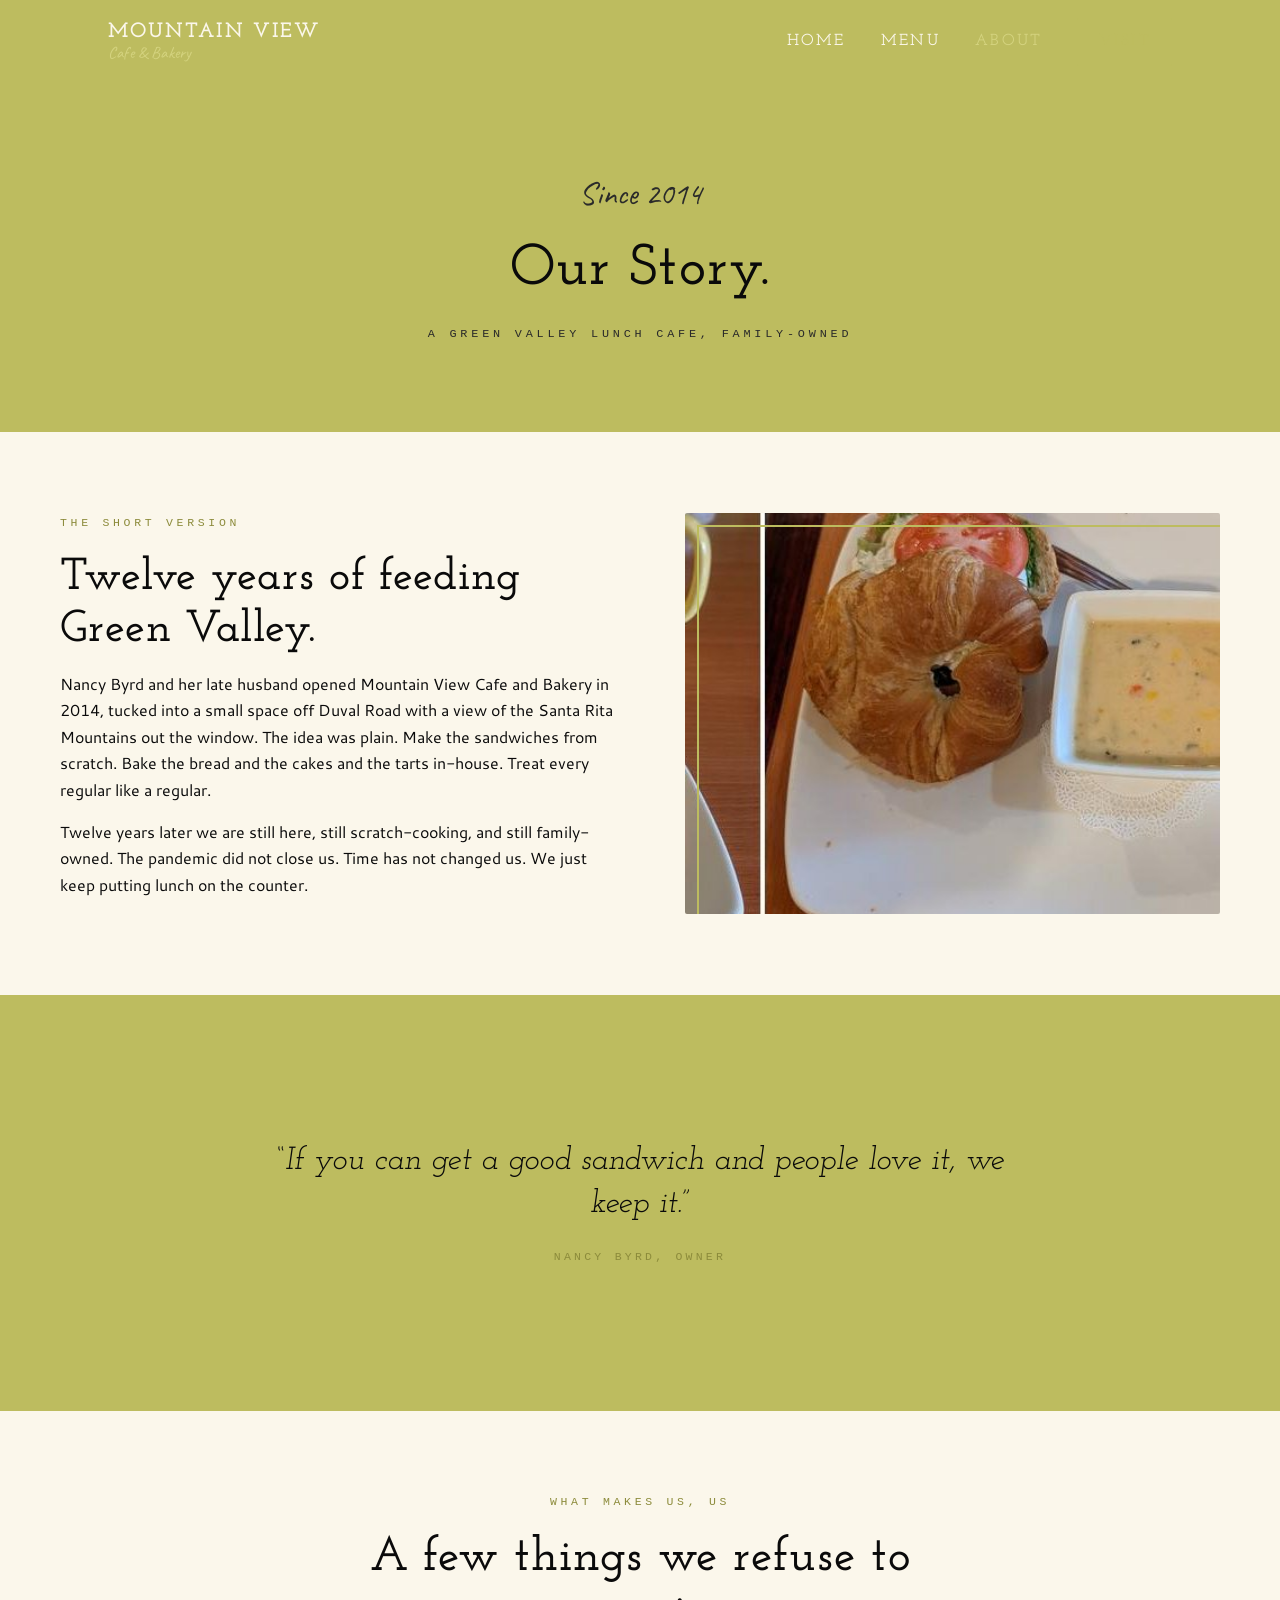
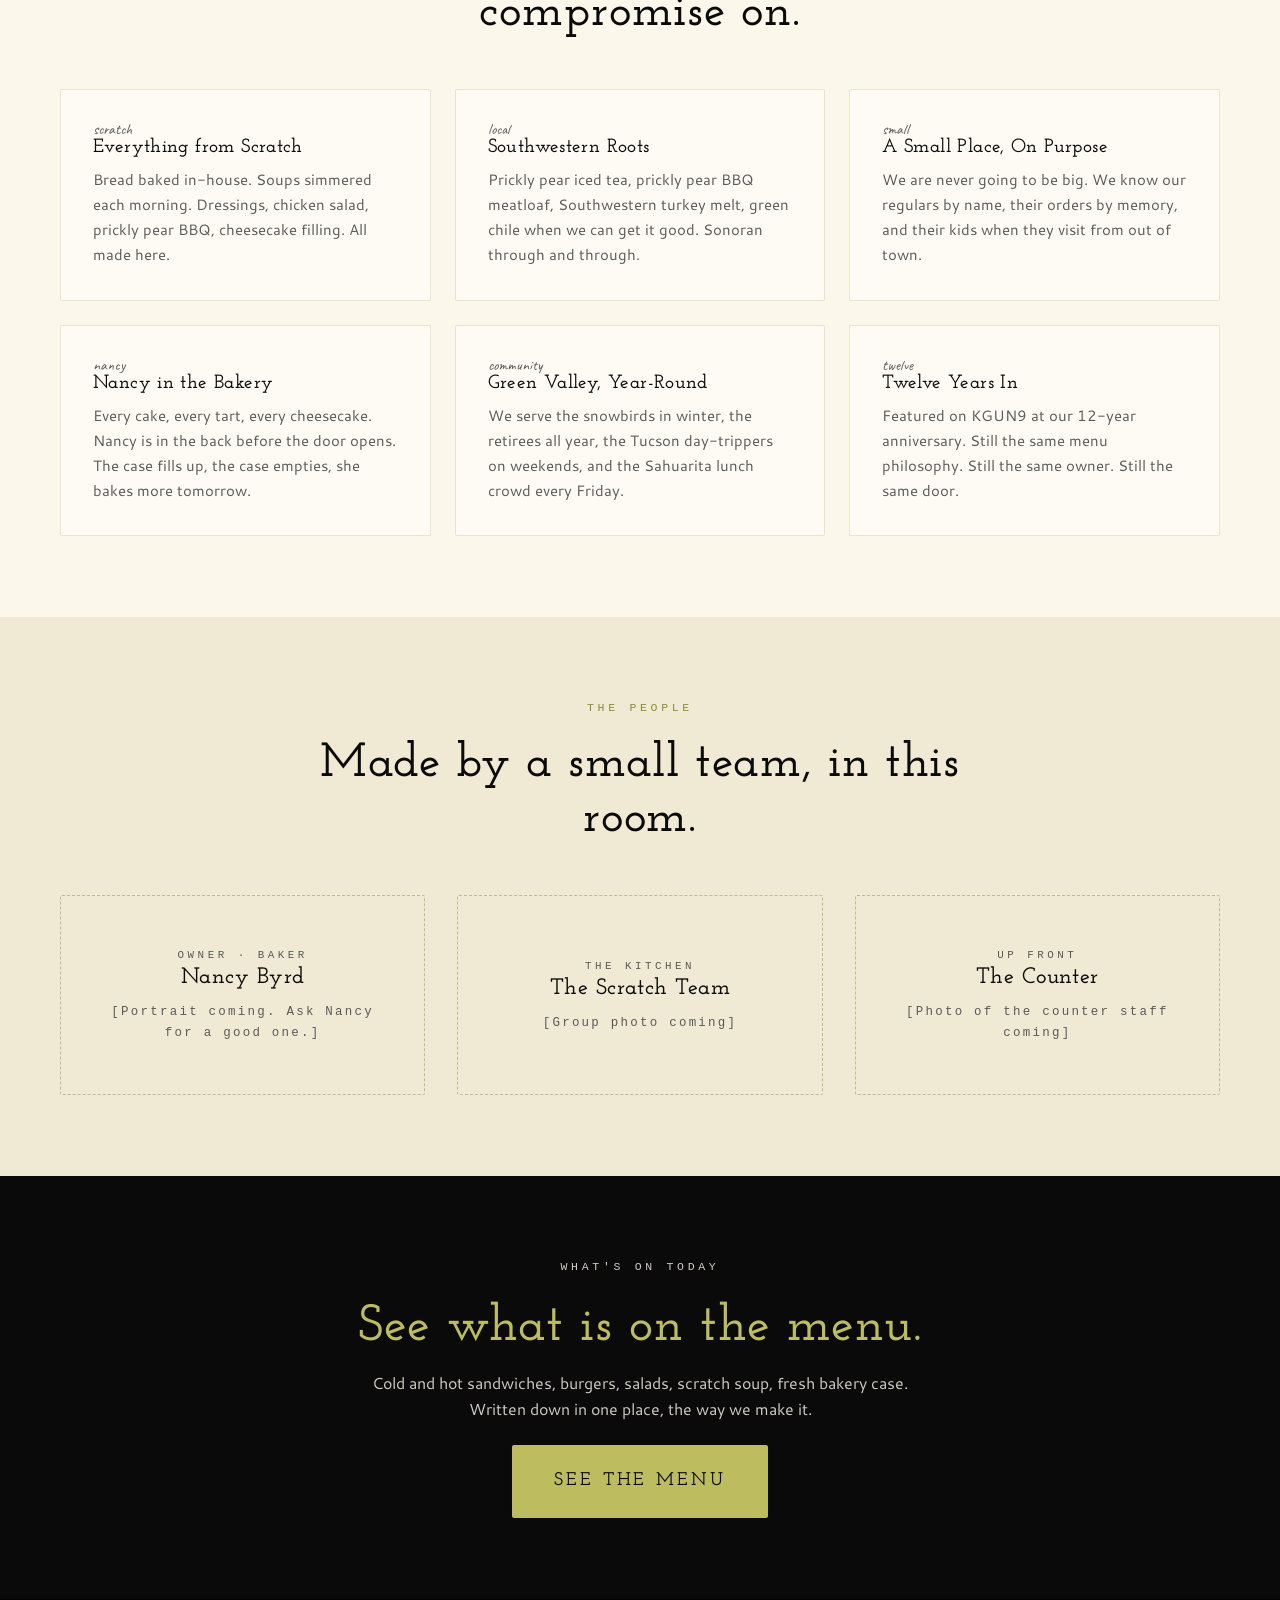
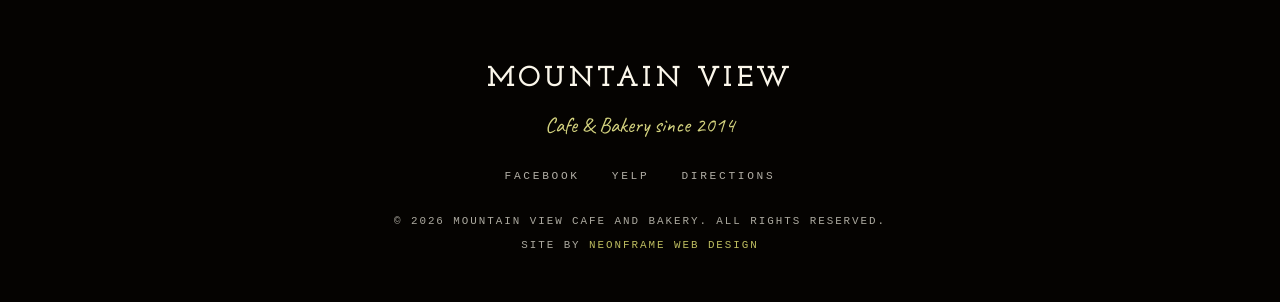
==== about.html @ 84bc4da9 "Initial commit: Mountain View Cafe and Bakery spec site Four page static site (Home, Menu, About, Vi" ====
<!DOCTYPE html>
<html lang="en">
<head>
<meta charset="UTF-8">
<meta name="viewport" content="width=device-width, initial-scale=1.0">
<title>Our Story, Mountain View Cafe and Bakery, Green Valley AZ</title>
<meta name="description" content="Nancy Byrd opened Mountain View Cafe and Bakery in Green Valley, Arizona in 2014. Twelve years of scratch cooking, family ownership, and regulars who feel like home.">
<link rel="icon" type="image/jpeg" href="images/hero_team.jpg">
<link rel="preconnect" href="https://fonts.googleapis.com">
<link rel="preconnect" href="https://fonts.gstatic.com" crossorigin>
<link rel="preload" href="https://fonts.googleapis.com/css2?family=Josefin+Slab:wght@400;500;600;700&family=Cantarell:wght@400;700&family=Caveat:wght@500;600&display=swap" as="style">
<link rel="stylesheet" href="https://fonts.googleapis.com/css2?family=Josefin+Slab:wght@400;500;600;700&family=Cantarell:wght@400;700&family=Caveat:wght@500;600&display=swap" media="print" onload="this.media='all'">
<noscript><link rel="stylesheet" href="https://fonts.googleapis.com/css2?family=Josefin+Slab:wght@400;500;600;700&family=Cantarell:wght@400;700&family=Caveat:wght@500;600&display=swap"></noscript>
<link rel="stylesheet" href="style.css">
</head>
<body class="is-about">

<header class="nav" id="nav">
  <div class="nav__inner">
    <a href="index.html" class="nav__brand" aria-label="Mountain View Cafe and Bakery home">
      <span class="nav__wordmark">Mountain View</span>
      <span class="nav__tag">Cafe &amp; Bakery</span>
    </a>
    <nav class="nav__links" id="navLinks">
      <a href="index.html">Home</a>
      <a href="menu.html">Menu</a>
      <a href="about.html" class="active">About</a>
      <a href="visit.html" class="nav__cta">Visit</a>
    </nav>
    <button class="nav__burger" id="navBurger" aria-label="Open menu" aria-expanded="false">
      <span></span><span></span><span></span>
    </button>
  </div>
</header>

<main>

<section class="hero hero--compact hero--olive" id="hero">
  <div class="hero__inner">
    <p class="hero__eyebrow">Since 2014</p>
    <h1 class="hero__headline">Our Story.</h1>
    <p class="hero__sub">A Green Valley lunch cafe, family-owned</p>
  </div>
</section>

<section class="section section--cream rise" id="story">
  <div class="section__inner">
    <div class="story story--reverse">
      <div class="story__photo">
        <img width="476" height="500" src="images/food_sandwich_soup.jpg" alt="Mountain View Cafe croissant sandwich with soup" loading="lazy">
      </div>
      <div class="story__copy">
        <p class="eyebrow">The Short Version</p>
        <h2>Twelve years of feeding Green Valley.</h2>
        <p>Nancy Byrd and her late husband opened Mountain View Cafe and Bakery in 2014, tucked into a small space off Duval Road with a view of the Santa Rita Mountains out the window. The idea was plain. Make the sandwiches from scratch. Bake the bread and the cakes and the tarts in-house. Treat every regular like a regular.</p>
        <p>Twelve years later we are still here, still scratch-cooking, and still family-owned. The pandemic did not close us. Time has not changed us. We just keep putting lunch on the counter.</p>
      </div>
    </div>
  </div>
</section>

<section class="section section--olive rise" id="philosophy">
  <div class="section__inner">
    <div class="pull-quote">
      <blockquote>
        &ldquo;If you can get a good sandwich and people love it, we keep it.&rdquo;
      </blockquote>
      <cite>Nancy Byrd, Owner</cite>
    </div>
  </div>
</section>

<section class="section section--cream rise" id="signature">
  <div class="section__inner">
    <div class="section__head">
      <p class="eyebrow">What Makes Us, Us</p>
      <h2>A few things we refuse to compromise on.</h2>
    </div>
    <div class="touches">
      <div class="touch">
        <p class="touch__icon">scratch</p>
        <h3>Everything from Scratch</h3>
        <p>Bread baked in-house. Soups simmered each morning. Dressings, chicken salad, prickly pear BBQ, cheesecake filling. All made here.</p>
      </div>
      <div class="touch">
        <p class="touch__icon">local</p>
        <h3>Southwestern Roots</h3>
        <p>Prickly pear iced tea, prickly pear BBQ meatloaf, Southwestern turkey melt, green chile when we can get it good. Sonoran through and through.</p>
      </div>
      <div class="touch">
        <p class="touch__icon">small</p>
        <h3>A Small Place, On Purpose</h3>
        <p>We are never going to be big. We know our regulars by name, their orders by memory, and their kids when they visit from out of town.</p>
      </div>
      <div class="touch">
        <p class="touch__icon">nancy</p>
        <h3>Nancy in the Bakery</h3>
        <p>Every cake, every tart, every cheesecake. Nancy is in the back before the door opens. The case fills up, the case empties, she bakes more tomorrow.</p>
      </div>
      <div class="touch">
        <p class="touch__icon">community</p>
        <h3>Green Valley, Year-Round</h3>
        <p>We serve the snowbirds in winter, the retirees all year, the Tucson day-trippers on weekends, and the Sahuarita lunch crowd every Friday.</p>
      </div>
      <div class="touch">
        <p class="touch__icon">twelve</p>
        <h3>Twelve Years In</h3>
        <p>Featured on KGUN9 at our 12-year anniversary. Still the same menu philosophy. Still the same owner. Still the same door.</p>
      </div>
    </div>
  </div>
</section>

<section class="section section--cream-deep rise" id="crew">
  <div class="section__inner">
    <div class="section__head">
      <p class="eyebrow">The People</p>
      <h2>Made by a small team, in this room.</h2>
    </div>
    <div class="crew">
      <div class="crew__card is-placeholder">
        <p class="crew__role">Owner &middot; Baker</p>
        <h3>Nancy Byrd</h3>
        <p class="tbd">[Portrait coming. Ask Nancy for a good one.]</p>
      </div>
      <div class="crew__card is-placeholder">
        <p class="crew__role">The Kitchen</p>
        <h3>The Scratch Team</h3>
        <p class="tbd">[Group photo coming]</p>
      </div>
      <div class="crew__card is-placeholder">
        <p class="crew__role">Up Front</p>
        <h3>The Counter</h3>
        <p class="tbd">[Photo of the counter staff coming]</p>
      </div>
    </div>
  </div>
</section>

<section class="visit-band rise" id="see-menu">
  <p class="eyebrow eyebrow--olive">What's On Today</p>
  <h2>See what is on the menu.</h2>
  <p>Cold and hot sandwiches, burgers, salads, scratch soup, fresh bakery case. Written down in one place, the way we make it.</p>
  <a href="menu.html" class="btn btn--olive btn--lg">See the Menu</a>
</section>

</main>

<footer class="foot">
  <div class="foot__inner">
    <span class="foot__brand">Mountain View</span>
    <p class="foot__tag">Cafe &amp; Bakery since 2014</p>
    <div class="foot__social">
      <a href="https://www.facebook.com/mountainviewcafebakery/" target="_blank" rel="noopener">Facebook</a>
      <a href="https://www.yelp.com/biz/mountain-view-cafe-and-bakery-green-valley" target="_blank" rel="noopener">Yelp</a>
      <a href="https://www.google.com/maps/place/277+W+Duval+Rd,+Green+Valley,+AZ+85614" target="_blank" rel="noopener">Directions</a>
    </div>
    <p class="foot__copy">&copy; 2026 Mountain View Cafe and Bakery. All rights reserved.</p>
    <p class="foot__credit">Site by <a href="https://neonframewebdesign.com" target="_blank" rel="noopener">NeonFrame Web Design</a></p>
  </div>
</footer>

<script src="main.js"></script>
</body>
</html>
---- style.css ----
/* ============================================================
   Mountain View Cafe and Bakery, Green Valley AZ
   Palette locked to their actual brand:
   olive #bdbc5f (their wall color), black, warm cream
   Fonts locked to their actual choices:
   Josefin Slab (display), Cantarell (body), Caveat (script accent)
   ============================================================ */

:root {
  --olive: #bdbc5f;
  --olive-deep: #8C8B3B;
  --olive-dark: #6B6A2A;
  --olive-bright: #D4D37F;
  --olive-pale: rgba(189, 188, 95, 0.12);

  --ink: #0a0a0a;
  --ink-soft: #2a2a2a;
  --ink-muted: #5a5a5a;

  --cream: #FBF7EB;
  --cream-deep: #F0E9D4;
  --cream-soft: #FDFBF4;
  --bone: #FFFFFF;

  --yellow: #FFEB3B;

  --font-display: 'Josefin Slab', 'Rockwell', Georgia, serif;
  --font-body: 'Cantarell', system-ui, -apple-system, 'Segoe UI', Arial, sans-serif;
  --font-script: 'Caveat', 'Kaushan Script', cursive;
  --font-mono: 'IBM Plex Mono', ui-monospace, monospace;

  --max-w: 1160px;
  --gutter: clamp(1.25rem, 4vw, 3rem);
  --pad-y: clamp(4.5rem, 9vh, 7rem);
  --radius: 2px;

  --shadow-sm: 0 2px 12px rgba(0, 0, 0, 0.06);
  --shadow-md: 0 8px 28px rgba(0, 0, 0, 0.14);
  --shadow-lg: 0 18px 56px rgba(0, 0, 0, 0.22);
}

/* ---------- Reset ---------- */
*, *::before, *::after { box-sizing: border-box; }
html { scroll-behavior: smooth; }
body {
  margin: 0;
  font-family: var(--font-body);
  color: var(--ink);
  background: var(--cream-soft);
  line-height: 1.65;
  -webkit-font-smoothing: antialiased;
  -moz-osx-font-smoothing: grayscale;
  overflow-x: hidden;
}

img { max-width: 100%; height: auto; display: block; }

h1, h2, h3, h4 {
  font-family: var(--font-display);
  font-weight: 600;
  letter-spacing: 0.02em;
  line-height: 1.15;
  margin: 0 0 0.5em;
}
p { margin: 0 0 1em; }
a { color: inherit; text-decoration: none; }

/* ---------- Shared ---------- */
.eyebrow {
  font-family: var(--font-mono);
  font-size: 0.72rem;
  text-transform: uppercase;
  letter-spacing: 0.32em;
  color: var(--olive-deep);
  margin: 0 0 1.25rem;
  font-weight: 500;
}
.eyebrow--cream { color: var(--olive-bright); }
.eyebrow--olive { color: var(--olive); }

.script {
  font-family: var(--font-script);
  text-transform: none;
  letter-spacing: 0.01em;
  line-height: 1;
  font-weight: 500;
}

.btn {
  display: inline-block;
  font-family: var(--font-display);
  font-size: 1.05rem;
  font-weight: 600;
  text-transform: uppercase;
  letter-spacing: 0.16em;
  padding: 0.95rem 2rem;
  border-radius: var(--radius);
  border: 2px solid transparent;
  cursor: pointer;
  transition: transform 0.25s ease, background 0.25s ease, color 0.25s ease, border-color 0.25s ease, box-shadow 0.25s ease;
  white-space: nowrap;
}
.btn--olive {
  background: var(--olive);
  color: var(--ink);
  border-color: var(--olive);
}
.btn--olive:hover {
  background: var(--olive-bright);
  border-color: var(--olive-bright);
  transform: translateY(-2px);
  box-shadow: 0 10px 24px rgba(189, 188, 95, 0.36);
}
.btn--ink {
  background: var(--ink);
  color: var(--cream);
  border-color: var(--ink);
}
.btn--ink:hover {
  background: var(--ink-soft);
  border-color: var(--ink-soft);
  transform: translateY(-2px);
  box-shadow: 0 10px 24px rgba(0, 0, 0, 0.22);
}
.btn--ghost {
  background: transparent;
  color: var(--cream);
  border-color: rgba(251, 247, 235, 0.55);
}
.btn--ghost:hover {
  border-color: var(--cream);
  background: rgba(251, 247, 235, 0.08);
  color: var(--bone);
  transform: translateY(-2px);
}
.btn--ghost-dark {
  background: transparent;
  color: var(--ink);
  border-color: rgba(10, 10, 10, 0.5);
}
.btn--ghost-dark:hover {
  border-color: var(--ink);
  background: rgba(10, 10, 10, 0.04);
  transform: translateY(-2px);
}
.btn--lg { padding: 1.2rem 2.5rem; font-size: 1.15rem; }

.rise {
  opacity: 0;
  transform: translateY(28px);
  transition: opacity 0.9s ease, transform 0.9s ease;
}
.rise.visible {
  opacity: 1;
  transform: translateY(0);
}

/* ---------- Nav ---------- */
.nav {
  position: fixed;
  top: 0;
  left: 0;
  right: 0;
  z-index: 60;
  padding: 1.1rem 0;
  transition: background 0.35s ease, padding 0.35s ease, box-shadow 0.35s ease, backdrop-filter 0.35s ease;
}
.nav__inner {
  max-width: var(--max-w);
  margin: 0 auto;
  padding: 0 var(--gutter);
  display: flex;
  align-items: center;
  justify-content: space-between;
  gap: 1.5rem;
}
.nav__brand {
  display: flex;
  flex-direction: column;
  line-height: 1;
  color: var(--cream);
}
.nav__wordmark {
  font-family: var(--font-display);
  font-size: 1.3rem;
  font-weight: 700;
  letter-spacing: 0.1em;
  color: var(--cream);
  text-transform: uppercase;
}
.nav__tag {
  font-family: var(--font-script);
  font-size: 1.05rem;
  letter-spacing: 0.01em;
  margin-top: 2px;
  color: var(--olive-bright);
}
.nav__links {
  display: flex;
  gap: 2.2rem;
  align-items: center;
}
.nav__links a {
  font-family: var(--font-display);
  font-size: 1rem;
  font-weight: 600;
  letter-spacing: 0.14em;
  text-transform: uppercase;
  color: var(--cream);
  position: relative;
  padding: 0.25rem 0;
  transition: color 0.25s ease;
}
.nav__links a::after {
  content: '';
  position: absolute;
  left: 0; right: 0; bottom: -4px;
  height: 2px;
  background: var(--olive);
  transform: scaleX(0);
  transform-origin: left;
  transition: transform 0.3s ease;
}
.nav__links a:hover,
.nav__links a.active {
  color: var(--olive-bright);
}
.nav__links a:hover::after,
.nav__links a.active::after {
  transform: scaleX(1);
}
.nav__cta {
  padding: 0.55rem 1.2rem !important;
  border: 2px solid var(--olive);
  border-radius: var(--radius);
  color: var(--olive) !important;
}
.nav__cta::after { display: none !important; }
.nav__cta:hover {
  background: var(--olive);
  color: var(--ink) !important;
}

.nav--scrolled {
  background: rgba(10, 10, 10, 0.92);
  backdrop-filter: blur(10px);
  -webkit-backdrop-filter: blur(10px);
  box-shadow: 0 2px 20px rgba(0, 0, 0, 0.28);
  padding: 0.7rem 0;
}

.nav__burger {
  display: none;
  background: none;
  border: none;
  width: 40px;
  height: 40px;
  cursor: pointer;
  padding: 8px;
  position: relative;
}
.nav__burger span {
  display: block;
  width: 24px;
  height: 2px;
  background: var(--cream);
  margin: 5px auto;
  transition: transform 0.3s ease, opacity 0.25s ease, background 0.25s ease;
}
.nav__burger.open span:nth-child(1) { transform: translateY(7px) rotate(45deg); background: var(--olive); }
.nav__burger.open span:nth-child(2) { opacity: 0; }
.nav__burger.open span:nth-child(3) { transform: translateY(-7px) rotate(-45deg); background: var(--olive); }

/* ---------- Hero ---------- */
.hero {
  position: relative;
  min-height: 100vh;
  display: flex;
  align-items: center;
  justify-content: center;
  padding: 8rem var(--gutter) 4rem;
  color: var(--cream);
  text-align: center;
  overflow: hidden;
}
.hero__bg {
  position: absolute;
  inset: 0;
  z-index: 0;
  background-position: center;
  background-size: cover;
  filter: brightness(0.55) saturate(1.05);
}
.hero__bg::after {
  content: '';
  position: absolute;
  inset: 0;
  background:
    radial-gradient(ellipse at top, rgba(189, 188, 95, 0.15), transparent 55%),
    radial-gradient(ellipse at bottom, rgba(10, 10, 10, 0.92), transparent 70%),
    linear-gradient(180deg, rgba(10,10,10,0.45) 0%, rgba(10,10,10,0.85) 100%);
}
.hero__inner {
  position: relative;
  z-index: 2;
  max-width: 880px;
  display: flex;
  flex-direction: column;
  align-items: center;
  gap: 1.25rem;
}
.hero__eyebrow {
  font-family: var(--font-script);
  font-size: clamp(1.4rem, 3vw, 2rem);
  color: var(--olive-bright);
  margin: 0;
}
.hero__headline {
  font-size: clamp(2.6rem, 6.5vw, 4.6rem);
  margin: 0;
  letter-spacing: 0.02em;
  color: var(--cream);
  line-height: 1.05;
}
.hero__tagline {
  font-family: var(--font-script);
  font-size: clamp(1.6rem, 3.4vw, 2.4rem);
  color: var(--olive);
  margin: 0;
}
.hero__sub {
  font-family: var(--font-mono);
  font-size: 0.74rem;
  letter-spacing: 0.32em;
  text-transform: uppercase;
  color: var(--olive-bright);
  margin: 0.25rem 0 0;
}
.hero__cta {
  display: flex;
  gap: 1rem;
  flex-wrap: wrap;
  justify-content: center;
  margin-top: 1.25rem;
}

.hero--compact { min-height: 58vh; padding-top: 9rem; }
.hero--compact .hero__headline { font-size: clamp(2.2rem, 5vw, 3.6rem); }

.hero--olive {
  background: var(--olive);
  color: var(--ink);
  min-height: 48vh;
}
.hero--olive .hero__bg { display: none; }
.hero--olive .hero__eyebrow { color: var(--ink-soft); }
.hero--olive .hero__headline { color: var(--ink); }
.hero--olive .hero__tagline { color: var(--ink-soft); }
.hero--olive .hero__sub { color: var(--ink-soft); }

/* ---------- Stats strip ---------- */
.stats {
  background: var(--ink);
  color: var(--cream);
  padding: 3.25rem var(--gutter);
  border-bottom: 2px solid var(--olive);
}
.stats__inner {
  max-width: var(--max-w);
  margin: 0 auto;
  display: grid;
  grid-template-columns: 1fr;
  gap: 2.25rem;
  text-align: center;
}
.stat__num {
  font-family: var(--font-display);
  font-size: clamp(2.8rem, 5.5vw, 3.8rem);
  color: var(--olive);
  line-height: 1;
  margin-bottom: 0.35rem;
  font-weight: 700;
}
.stat__label {
  font-family: var(--font-mono);
  font-size: 0.7rem;
  letter-spacing: 0.3em;
  text-transform: uppercase;
  color: rgba(251, 247, 235, 0.7);
  margin: 0;
}

/* ---------- Section bands ---------- */
.section {
  padding: var(--pad-y) var(--gutter);
}
.section--cream { background: var(--cream); color: var(--ink); }
.section--cream-deep { background: var(--cream-deep); color: var(--ink); }
.section--ink { background: var(--ink); color: var(--cream); }
.section--olive { background: var(--olive); color: var(--ink); }

.section__inner {
  max-width: var(--max-w);
  margin: 0 auto;
}
.section__head {
  max-width: 720px;
  margin: 0 auto 3rem;
  text-align: center;
}
.section__head h2 {
  font-size: clamp(2.2rem, 5vw, 3rem);
  margin-bottom: 1rem;
}
.section--cream .section__head h2,
.section--cream-deep .section__head h2 { color: var(--ink); }
.section--ink .section__head h2 { color: var(--cream); }
.section--olive .section__head h2 { color: var(--ink); }
.section__lede {
  font-size: 1.06rem;
}
.section--cream .section__lede,
.section--cream-deep .section__lede { color: var(--ink-muted); }
.section--ink .section__lede { color: rgba(251, 247, 235, 0.78); }
.section--olive .section__lede { color: var(--ink-soft); }

/* ---------- Story split ---------- */
.story {
  display: grid;
  grid-template-columns: 1fr;
  gap: 2.5rem;
  align-items: center;
}
.story__copy h2 {
  font-size: clamp(2rem, 4.5vw, 2.8rem);
  margin-bottom: 1rem;
}
.story__photo {
  position: relative;
  overflow: hidden;
  border-radius: var(--radius);
  aspect-ratio: 4 / 3;
}
.story__photo img {
  width: 100%;
  height: 100%;
  object-fit: cover;
}
.story__photo::after {
  content: '';
  position: absolute;
  inset: 0;
  border: 2px solid var(--olive);
  pointer-events: none;
  transform: translate(12px, 12px);
  transition: transform 0.4s ease;
}
.story__photo:hover::after { transform: translate(8px, 8px); }

/* ---------- Category cards (home menu teaser) ---------- */
.category-grid {
  display: grid;
  grid-template-columns: 1fr;
  gap: 1.25rem;
}
.cat-card {
  background: var(--cream-soft);
  border: 1px solid rgba(139, 139, 59, 0.22);
  border-radius: var(--radius);
  padding: 2rem 1.75rem;
  transition: transform 0.35s ease, border-color 0.35s ease, box-shadow 0.35s ease, background 0.35s ease;
  display: flex;
  flex-direction: column;
  gap: 0.5rem;
  text-align: left;
}
.cat-card:hover {
  transform: translateY(-4px);
  border-color: var(--olive);
  box-shadow: var(--shadow-md);
  background: var(--cream);
}
.cat-card__num {
  font-family: var(--font-mono);
  font-size: 0.7rem;
  letter-spacing: 0.28em;
  color: var(--olive-deep);
  margin: 0 0 0.5rem;
}
.cat-card h3 {
  font-size: 1.45rem;
  color: var(--ink);
  margin: 0 0 0.6rem;
}
.cat-card p {
  color: var(--ink-muted);
  margin: 0 0 1rem;
  font-size: 0.95rem;
  flex: 1;
}
.cat-card__link {
  font-family: var(--font-mono);
  font-size: 0.72rem;
  letter-spacing: 0.22em;
  text-transform: uppercase;
  color: var(--olive-deep);
  font-weight: 500;
}
.cat-card:hover .cat-card__link { color: var(--ink); }

/* ---------- Bakery highlight strip ---------- */
.bakery-band {
  position: relative;
  min-height: 360px;
  background-position: center;
  background-size: cover;
  display: flex;
  align-items: center;
  justify-content: center;
  color: var(--cream);
  padding: 5rem var(--gutter);
  text-align: center;
  overflow: hidden;
}
.bakery-band::before {
  content: '';
  position: absolute;
  inset: 0;
  background: linear-gradient(180deg, rgba(10,10,10,0.4), rgba(10,10,10,0.65));
}
.bakery-band__inner {
  position: relative;
  z-index: 2;
  max-width: 720px;
}
.bakery-band h2 {
  font-size: clamp(2rem, 4.5vw, 2.8rem);
  color: var(--cream);
  margin: 0 0 0.5rem;
}
.bakery-band p {
  color: rgba(251, 247, 235, 0.88);
  margin: 0;
}

/* ---------- Menu list (menu.html) ---------- */
.menu-cat {
  margin-bottom: 4rem;
}
.menu-cat__head {
  display: flex;
  align-items: baseline;
  gap: 1rem;
  margin-bottom: 1.75rem;
  padding-bottom: 1rem;
  border-bottom: 2px solid var(--olive);
}
.menu-cat__head h2 {
  font-size: clamp(1.75rem, 3.4vw, 2.3rem);
  margin: 0;
  color: var(--ink);
}
.menu-cat__head .script {
  font-size: 1.6rem;
  color: var(--olive-deep);
  margin-left: auto;
}
.menu-cat__intro {
  max-width: 620px;
  margin: 0 0 1.75rem;
  color: var(--ink-muted);
}
.menu-list {
  display: grid;
  grid-template-columns: 1fr;
  gap: 1.4rem;
}
.menu-item h3 {
  font-size: 1.2rem;
  color: var(--ink);
  margin: 0 0 0.3rem;
  font-weight: 600;
}
.menu-item p {
  margin: 0;
  font-size: 0.94rem;
  color: var(--ink-muted);
}

.menu-note {
  background: var(--olive-pale);
  border-left: 3px solid var(--olive);
  padding: 1.5rem 1.75rem;
  margin: 2.5rem 0;
  font-family: var(--font-mono);
  font-size: 0.88rem;
  color: var(--ink-soft);
  line-height: 1.7;
}

/* ---------- Quote ---------- */
.pull-quote {
  max-width: 780px;
  margin: 4rem auto;
  text-align: center;
}
.pull-quote blockquote {
  margin: 0;
  font-family: var(--font-display);
  font-style: italic;
  font-size: clamp(1.4rem, 3vw, 2rem);
  line-height: 1.35;
  color: var(--ink);
}
.pull-quote cite {
  display: block;
  margin-top: 1.25rem;
  font-family: var(--font-mono);
  font-style: normal;
  font-size: 0.72rem;
  letter-spacing: 0.28em;
  text-transform: uppercase;
  color: var(--olive-deep);
}

/* ---------- Signature touches ---------- */
.touches {
  display: grid;
  grid-template-columns: 1fr;
  gap: 1.5rem;
}
.touch {
  background: var(--cream-soft);
  border: 1px solid rgba(139, 139, 59, 0.2);
  padding: 2rem;
  border-radius: var(--radius);
}
.touch__icon {
  font-family: var(--font-script);
  font-size: 2rem;
  color: var(--olive-deep);
  margin: 0 0 0.5rem;
  line-height: 1;
}
.touch h3 {
  font-size: 1.2rem;
  color: var(--ink);
  margin: 0 0 0.5rem;
}
.touch p {
  font-size: 0.95rem;
  color: var(--ink-muted);
  margin: 0;
}

/* ---------- Crew ---------- */
.crew {
  display: grid;
  grid-template-columns: 1fr;
  gap: 2rem;
}
.crew__card {
  background: var(--cream-soft);
  border: 1px solid rgba(139, 139, 59, 0.22);
  padding: 2rem;
  border-radius: var(--radius);
}
.crew__card.is-placeholder {
  background: transparent;
  border: 1.5px dashed rgba(139, 139, 59, 0.48);
  text-align: center;
  display: flex;
  flex-direction: column;
  align-items: center;
  justify-content: center;
  min-height: 200px;
}
.crew__role {
  font-family: var(--font-mono);
  font-size: 0.68rem;
  letter-spacing: 0.32em;
  text-transform: uppercase;
  color: var(--olive-deep);
  margin: 0 0 0.5rem;
}
.crew__card h3 {
  font-size: 1.4rem;
  color: var(--ink);
}
.crew__card p { color: var(--ink-muted); margin-bottom: 0; }
.tbd {
  font-family: var(--font-mono);
  font-size: 0.78rem;
  letter-spacing: 0.18em;
  color: var(--olive-deep);
}

/* ---------- Hours ---------- */
.hours {
  background: var(--ink);
  color: var(--cream);
  padding: 2.5rem 2rem;
  border-radius: var(--radius);
  border: 2px solid var(--olive);
}
.hours h3 {
  color: var(--olive);
  font-size: 1.6rem;
  margin-bottom: 1.5rem;
  text-align: center;
}
.hours__grid {
  display: grid;
  grid-template-columns: 1fr 1fr;
  gap: 0.6rem 2rem;
}
.hours__row {
  display: contents;
}
.hours__day {
  font-family: var(--font-mono);
  font-size: 0.78rem;
  letter-spacing: 0.22em;
  text-transform: uppercase;
  color: rgba(251, 247, 235, 0.72);
}
.hours__time {
  text-align: right;
  font-family: var(--font-display);
  font-size: 1.1rem;
  color: var(--cream);
  letter-spacing: 0.03em;
}
.hours__row--closed .hours__time { color: var(--olive-deep); font-style: italic; }
.hours__foot {
  margin-top: 1.5rem;
  padding-top: 1.25rem;
  border-top: 1px solid rgba(189, 188, 95, 0.3);
  font-family: var(--font-mono);
  font-size: 0.72rem;
  letter-spacing: 0.18em;
  text-transform: uppercase;
  color: rgba(251, 247, 235, 0.7);
  text-align: center;
}

/* ---------- Good to know list ---------- */
.know {
  display: grid;
  grid-template-columns: 1fr;
  gap: 1rem;
  max-width: 720px;
  margin: 0 auto;
}
.know li {
  list-style: none;
  padding: 1rem 1.25rem;
  background: var(--cream-soft);
  border: 1px solid rgba(139, 139, 59, 0.2);
  border-radius: var(--radius);
  font-size: 0.98rem;
  color: var(--ink-soft);
  display: flex;
  align-items: center;
  gap: 0.8rem;
}
.know li::before {
  content: '';
  width: 10px;
  height: 10px;
  background: var(--olive);
  border-radius: 50%;
  flex-shrink: 0;
}
.know {
  padding: 0;
  margin: 0 auto;
}

/* ---------- Map ---------- */
.map {
  background: var(--ink);
  padding: 0;
  overflow: hidden;
}
.map__inner {
  display: grid;
  grid-template-columns: 1fr;
  align-items: stretch;
  min-height: 420px;
}
.map__copy {
  padding: 3rem var(--gutter);
  color: var(--cream);
  display: flex;
  flex-direction: column;
  justify-content: center;
}
.map__copy h2 {
  color: var(--cream);
  font-size: clamp(2rem, 4vw, 2.6rem);
  margin-bottom: 1rem;
}
.map__copy p { color: rgba(251, 247, 235, 0.78); }
.map__details {
  margin: 1.5rem 0 1.75rem;
  font-family: var(--font-mono);
  font-size: 0.92rem;
  line-height: 1.85;
  color: var(--cream);
}
.map__details a { color: var(--olive); }
.map__details a:hover { color: var(--olive-bright); }
.map__embed {
  background: var(--ink);
  position: relative;
  min-height: 380px;
}
.map__embed iframe {
  width: 100%;
  height: 100%;
  border: 0;
  display: block;
  filter: grayscale(0.3) contrast(1.05);
}

/* ---------- Visit-band ---------- */
.visit-band {
  background: var(--ink);
  color: var(--cream);
  padding: var(--pad-y) var(--gutter);
  text-align: center;
}
.visit-band h2 {
  font-size: clamp(2.4rem, 5vw, 3.2rem);
  color: var(--olive);
  margin-bottom: 0.75rem;
}
.visit-band p {
  color: rgba(251, 247, 235, 0.82);
  max-width: 580px;
  margin: 0 auto 1.4rem;
}
.visit-band__meta {
  display: flex;
  flex-wrap: wrap;
  gap: 1rem 2.5rem;
  justify-content: center;
  margin: 1.5rem 0 2rem;
  font-family: var(--font-mono);
  font-size: 0.84rem;
  letter-spacing: 0.18em;
  text-transform: uppercase;
  color: var(--cream);
}
.visit-band__meta a { color: var(--olive); }

/* ---------- Footer ---------- */
.foot {
  background: #050301;
  color: rgba(251, 247, 235, 0.68);
  padding: 3.5rem var(--gutter) 2.5rem;
  text-align: center;
}
.foot__inner {
  max-width: 720px;
  margin: 0 auto;
}
.foot__brand {
  font-family: var(--font-display);
  font-size: 1.8rem;
  font-weight: 700;
  letter-spacing: 0.12em;
  color: var(--cream);
  display: inline-block;
  text-transform: uppercase;
  margin-bottom: 0.2rem;
}
.foot__tag {
  font-family: var(--font-script);
  font-size: 1.35rem;
  color: var(--olive-bright);
  margin: 0.1rem 0 1.5rem;
}
.foot__social {
  display: flex;
  gap: 2rem;
  justify-content: center;
  margin-bottom: 1.75rem;
}
.foot__social a {
  font-family: var(--font-mono);
  font-size: 0.7rem;
  letter-spacing: 0.24em;
  text-transform: uppercase;
  color: rgba(251, 247, 235, 0.7);
  transition: color 0.25s ease;
}
.foot__social a:hover { color: var(--olive); }
.foot__copy, .foot__credit {
  font-family: var(--font-mono);
  font-size: 0.68rem;
  letter-spacing: 0.18em;
  text-transform: uppercase;
  margin: 0.4rem 0;
}
.foot__credit a {
  color: var(--olive);
  transition: color 0.25s ease;
}
.foot__credit a:hover { color: var(--olive-bright); }

/* ---------- Responsive ---------- */
@media (min-width: 640px) {
  .stats__inner { grid-template-columns: repeat(3, 1fr); }
  .category-grid { grid-template-columns: repeat(2, 1fr); }
  .touches { grid-template-columns: repeat(2, 1fr); }
  .crew { grid-template-columns: repeat(2, 1fr); }
  .menu-list { grid-template-columns: repeat(2, 1fr); }
}

@media (min-width: 880px) {
  .story { grid-template-columns: 1.05fr 1fr; gap: 4rem; }
  .story.story--reverse > :first-child { order: 2; }
  .map__inner { grid-template-columns: 1fr 1.2fr; }
  .map__copy { padding: 4rem; }
  .category-grid { grid-template-columns: repeat(4, 1fr); }
  .crew { grid-template-columns: repeat(3, 1fr); }
  .touches { grid-template-columns: repeat(3, 1fr); }
}

@media (min-width: 1024px) {
  .menu-list { grid-template-columns: repeat(2, 1fr); gap: 2rem 4rem; }
}

/* Mobile nav */
@media (max-width: 879px) {
  .nav__burger { display: block; }
  .nav__links {
    position: fixed;
    top: 0; right: 0; bottom: 0;
    width: min(86vw, 340px);
    background: var(--ink);
    flex-direction: column;
    gap: 2rem;
    padding: 6rem 2rem 2rem;
    transform: translateX(100%);
    transition: transform 0.4s ease;
    box-shadow: var(--shadow-lg);
    align-items: flex-start;
  }
  .nav__links.open { transform: translateX(0); }
  .nav__links a { font-size: 1.3rem; }
  .nav__cta { align-self: stretch; text-align: center; }
}

@media (max-width: 520px) {
  .hero__cta { flex-direction: column; width: 100%; }
  .hero__cta .btn { width: 100%; }
}

@media (prefers-reduced-motion: reduce) {
  *, *::before, *::after {
    animation-duration: 0.01ms !important;
    animation-iteration-count: 1 !important;
    transition-duration: 0.01ms !important;
  }
  .rise { opacity: 1; transform: none; }
}
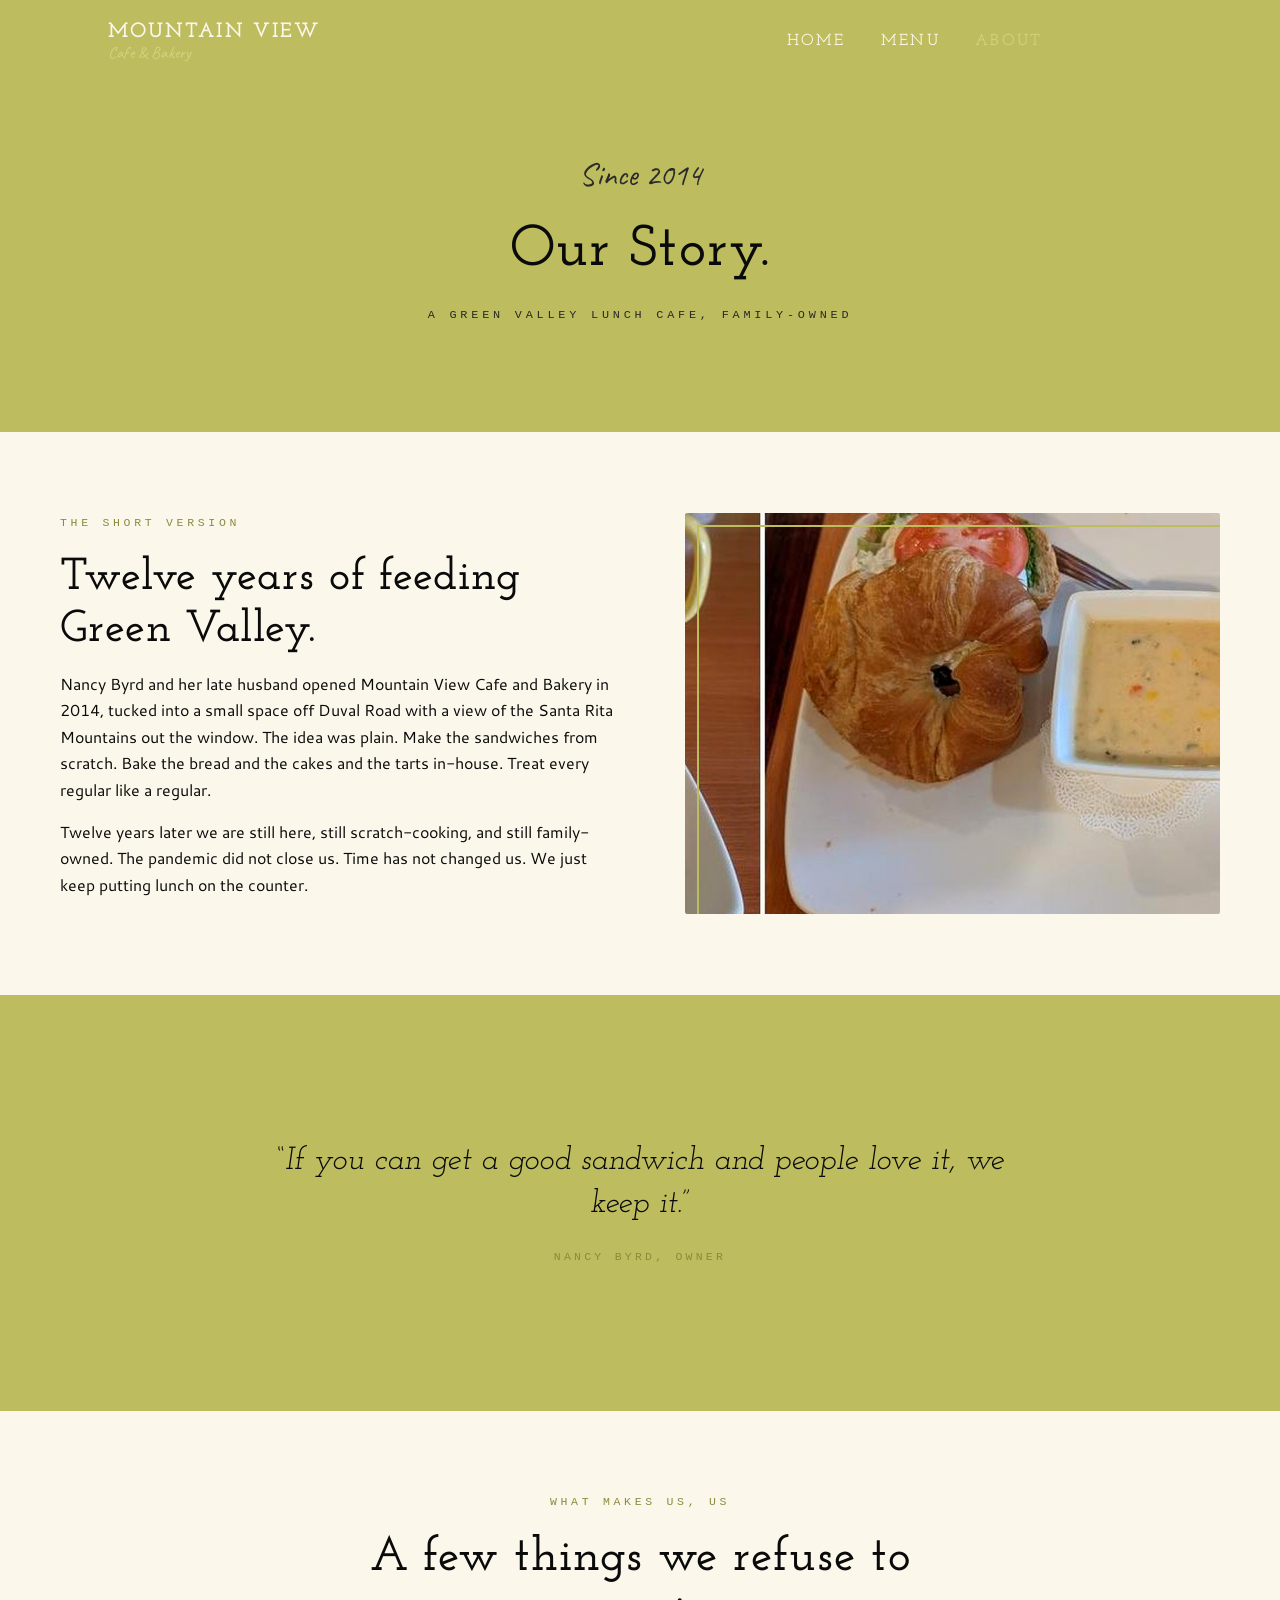
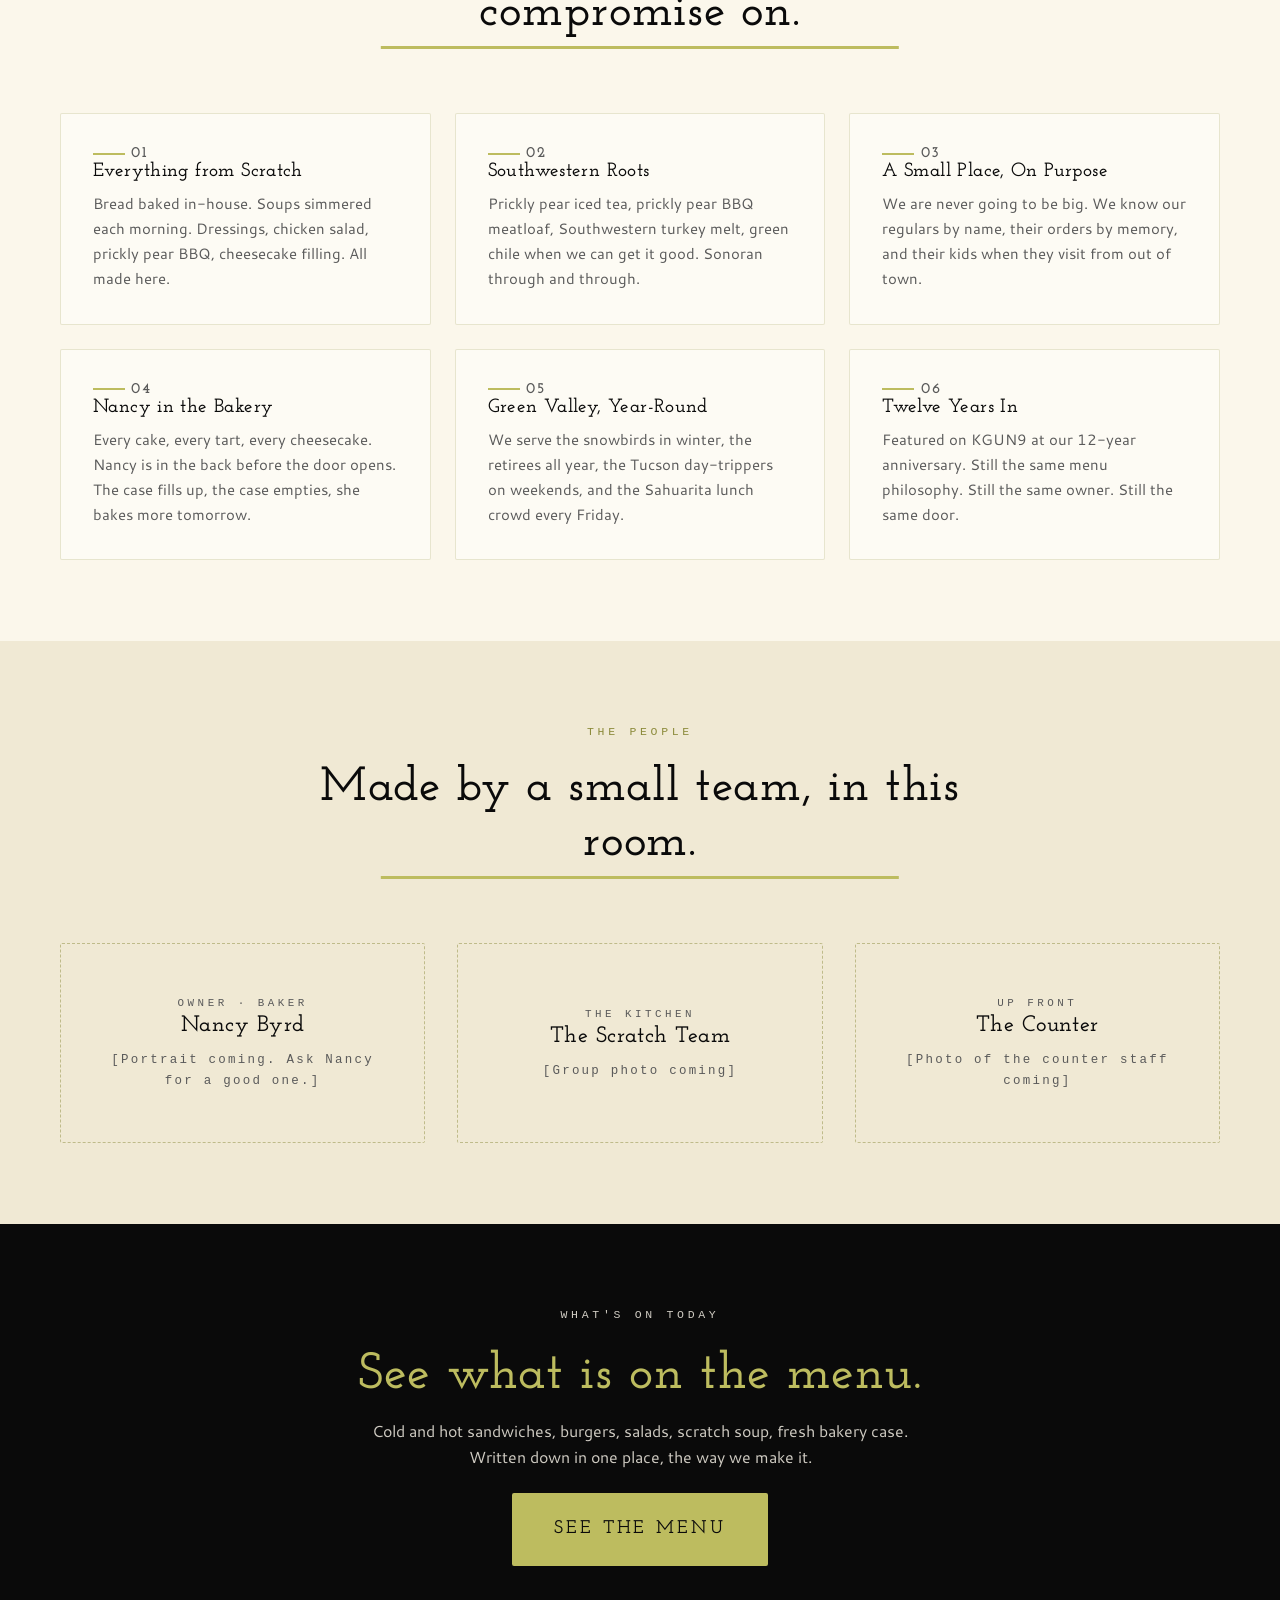
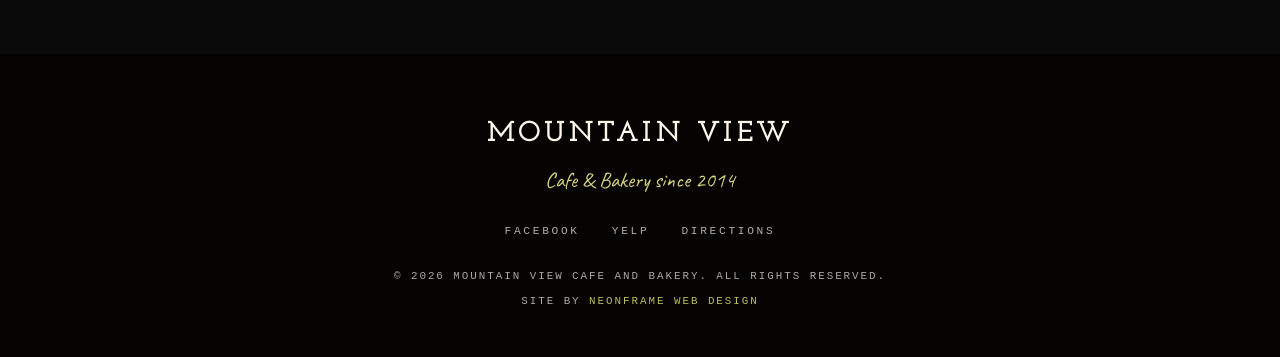
==== commit 3ff04735: "Upgrade image quality and add animation polish Images: - Hero image upgraded from 1600 wide to 2000 " ====
--- a/about.html
+++ b/about.html
@@ -47,7 +47,7 @@
   <div class="section__inner">
     <div class="story story--reverse">
       <div class="story__photo">
-        <img width="476" height="500" src="images/food_sandwich_soup.jpg" alt="Mountain View Cafe croissant sandwich with soup" loading="lazy">
+        <img width="952" height="1000" src="images/food_sandwich_soup.jpg" alt="Mountain View Cafe croissant sandwich with soup" loading="lazy">
       </div>
       <div class="story__copy">
         <p class="eyebrow">The Short Version</p>
@@ -78,32 +78,32 @@
     </div>
     <div class="touches">
       <div class="touch">
-        <p class="touch__icon">scratch</p>
+        <p class="touch__num">01</p>
         <h3>Everything from Scratch</h3>
         <p>Bread baked in-house. Soups simmered each morning. Dressings, chicken salad, prickly pear BBQ, cheesecake filling. All made here.</p>
       </div>
       <div class="touch">
-        <p class="touch__icon">local</p>
+        <p class="touch__num">02</p>
         <h3>Southwestern Roots</h3>
         <p>Prickly pear iced tea, prickly pear BBQ meatloaf, Southwestern turkey melt, green chile when we can get it good. Sonoran through and through.</p>
       </div>
       <div class="touch">
-        <p class="touch__icon">small</p>
+        <p class="touch__num">03</p>
         <h3>A Small Place, On Purpose</h3>
         <p>We are never going to be big. We know our regulars by name, their orders by memory, and their kids when they visit from out of town.</p>
       </div>
       <div class="touch">
-        <p class="touch__icon">nancy</p>
+        <p class="touch__num">04</p>
         <h3>Nancy in the Bakery</h3>
         <p>Every cake, every tart, every cheesecake. Nancy is in the back before the door opens. The case fills up, the case empties, she bakes more tomorrow.</p>
       </div>
       <div class="touch">
-        <p class="touch__icon">community</p>
+        <p class="touch__num">05</p>
         <h3>Green Valley, Year-Round</h3>
         <p>We serve the snowbirds in winter, the retirees all year, the Tucson day-trippers on weekends, and the Sahuarita lunch crowd every Friday.</p>
       </div>
       <div class="touch">
-        <p class="touch__icon">twelve</p>
+        <p class="touch__num">06</p>
         <h3>Twelve Years In</h3>
         <p>Featured on KGUN9 at our 12-year anniversary. Still the same menu philosophy. Still the same owner. Still the same door.</p>
       </div>
--- a/style.css
+++ b/style.css
@@ -641,6 +641,27 @@
   color: var(--olive-deep);
   margin: 0 0 0.5rem;
   line-height: 1;
+}
+.touch__num {
+  font-family: var(--font-display);
+  font-size: 1.6rem;
+  font-weight: 700;
+  color: var(--olive-deep);
+  margin: 0 0 1rem;
+  letter-spacing: 0.12em;
+  line-height: 1;
+  position: relative;
+  padding-left: 2.4rem;
+}
+.touch__num::before {
+  content: '';
+  position: absolute;
+  left: 0;
+  top: 50%;
+  transform: translateY(-50%);
+  width: 2rem;
+  height: 2px;
+  background: var(--olive);
 }
 .touch h3 {
   font-size: 1.2rem;
@@ -959,6 +980,212 @@
   .hero__cta .btn { width: 100%; }
 }
 
+/* ============================================================
+   Motion: extra animations layered on top of the base system
+   ============================================================ */
+
+/* Crops from the composite photo, slight warm treatment to mask pixel grain */
+.touches img,
+.story__photo img,
+.cat-card img {
+  filter: saturate(1.06) contrast(1.02);
+}
+
+/* Animated gold underline under every centered section head */
+.section__head h2 {
+  position: relative;
+  display: inline-block;
+  padding-bottom: 0.5rem;
+}
+.section__head h2::after {
+  content: '';
+  position: absolute;
+  left: 50%;
+  bottom: 0;
+  width: 0;
+  height: 3px;
+  background: var(--olive);
+  transform: translateX(-50%);
+  transition: width 0.9s cubic-bezier(0.22, 1, 0.36, 1) 0.25s;
+}
+.rise.visible .section__head h2::after,
+.section.visible .section__head h2::after,
+body.is-home .section.visible .section__head h2::after {
+  width: 72%;
+}
+/* Stand-alone heads that aren't children of .rise get it on page load */
+.section:not(.rise) .section__head h2::after {
+  width: 72%;
+}
+
+/* Menu category gets its own underline on scroll reveal */
+.menu-cat__head {
+  position: relative;
+}
+.menu-cat__head::after {
+  content: '';
+  position: absolute;
+  left: 0;
+  bottom: -2px;
+  width: 0;
+  height: 2px;
+  background: var(--olive-bright);
+  transition: width 1.1s cubic-bezier(0.22, 1, 0.36, 1) 0.1s;
+}
+.menu-cat.visible .menu-cat__head::after { width: 100%; }
+
+/* Stagger child reveal in grids */
+.category-grid .cat-card,
+.touches .touch,
+.crew .crew__card,
+.know li,
+.beer-flight .beer {
+  opacity: 0;
+  transform: translateY(20px);
+  transition: opacity 0.7s cubic-bezier(0.22, 1, 0.36, 1), transform 0.7s cubic-bezier(0.22, 1, 0.36, 1);
+}
+.rise.visible .category-grid .cat-card,
+.rise.visible .touches .touch,
+.rise.visible .crew .crew__card,
+.rise.visible .know li,
+.rise.visible .beer-flight .beer,
+.category-grid.visible .cat-card,
+.touches.visible .touch,
+.crew.visible .crew__card,
+.know.visible li,
+.beer-flight.visible .beer {
+  opacity: 1;
+  transform: translateY(0);
+}
+.rise.visible .category-grid .cat-card:nth-child(1),
+.rise.visible .touches .touch:nth-child(1),
+.rise.visible .crew .crew__card:nth-child(1),
+.rise.visible .know li:nth-child(1) { transition-delay: 0.05s; }
+.rise.visible .category-grid .cat-card:nth-child(2),
+.rise.visible .touches .touch:nth-child(2),
+.rise.visible .crew .crew__card:nth-child(2),
+.rise.visible .know li:nth-child(2) { transition-delay: 0.15s; }
+.rise.visible .category-grid .cat-card:nth-child(3),
+.rise.visible .touches .touch:nth-child(3),
+.rise.visible .crew .crew__card:nth-child(3),
+.rise.visible .know li:nth-child(3) { transition-delay: 0.25s; }
+.rise.visible .category-grid .cat-card:nth-child(4),
+.rise.visible .touches .touch:nth-child(4),
+.rise.visible .know li:nth-child(4) { transition-delay: 0.35s; }
+.rise.visible .touches .touch:nth-child(5),
+.rise.visible .know li:nth-child(5) { transition-delay: 0.45s; }
+.rise.visible .touches .touch:nth-child(6),
+.rise.visible .know li:nth-child(6) { transition-delay: 0.55s; }
+.rise.visible .know li:nth-child(7) { transition-delay: 0.65s; }
+.rise.visible .know li:nth-child(8) { transition-delay: 0.75s; }
+
+/* Button shimmer sweep on hover */
+.btn {
+  position: relative;
+  overflow: hidden;
+  isolation: isolate;
+}
+.btn::before {
+  content: '';
+  position: absolute;
+  top: 0;
+  left: -120%;
+  width: 80%;
+  height: 100%;
+  background: linear-gradient(100deg, transparent 0%, rgba(255, 255, 255, 0.28) 50%, transparent 100%);
+  transition: left 0.7s cubic-bezier(0.4, 0, 0.2, 1);
+  z-index: -1;
+  pointer-events: none;
+}
+.btn:hover::before { left: 120%; }
+
+/* Card glow + lift */
+.cat-card, .touch, .crew__card {
+  position: relative;
+}
+.cat-card::before {
+  content: '';
+  position: absolute;
+  inset: 0;
+  border-radius: inherit;
+  background: radial-gradient(circle at var(--mx, 50%) var(--my, 50%), rgba(189, 188, 95, 0.14), transparent 55%);
+  opacity: 0;
+  transition: opacity 0.4s ease;
+  pointer-events: none;
+}
+.cat-card:hover::before { opacity: 1; }
+
+/* SVG icon animation for touches */
+.touch__svg {
+  width: 52px;
+  height: 52px;
+  color: var(--olive-deep);
+  margin: 0 0 0.9rem;
+  transition: transform 0.5s cubic-bezier(0.22, 1, 0.36, 1), color 0.4s ease;
+}
+.touch:hover .touch__svg {
+  transform: translateY(-4px) rotate(-4deg);
+  color: var(--olive);
+}
+
+/* Hero parallax: set by JS --parallax-y custom property */
+.hero__bg {
+  will-change: transform;
+  transform: translate3d(0, var(--parallax-y, 0), 0);
+  transition: transform 0.12s linear;
+}
+
+/* Subtle pulse on the hero tagline to draw the eye */
+@keyframes subtleGlow {
+  0%, 100% { opacity: 0.92; }
+  50%      { opacity: 1; }
+}
+.hero__tagline { animation: subtleGlow 3.2s ease-in-out infinite; }
+
+/* Marquee-style animation on hero__eyebrow on first load */
+@keyframes slideFadeIn {
+  from { opacity: 0; transform: translateY(-12px) letter-spacing(0.5em); }
+  to   { opacity: 1; transform: translateY(0); }
+}
+.hero__inner > * {
+  animation: slideFadeIn 0.9s cubic-bezier(0.22, 1, 0.36, 1) both;
+}
+.hero__inner > *:nth-child(1) { animation-delay: 0.05s; }
+.hero__inner > *:nth-child(2) { animation-delay: 0.2s; }
+.hero__inner > *:nth-child(3) { animation-delay: 0.35s; }
+.hero__inner > *:nth-child(4) { animation-delay: 0.5s; }
+.hero__inner > *:nth-child(5) { animation-delay: 0.65s; }
+
+/* Stats counter pulse when they finish */
+.stats__inner > div {
+  animation: slideFadeIn 0.8s cubic-bezier(0.22, 1, 0.36, 1) both;
+}
+.stats__inner > div:nth-child(1) { animation-delay: 0.1s; }
+.stats__inner > div:nth-child(2) { animation-delay: 0.25s; }
+.stats__inner > div:nth-child(3) { animation-delay: 0.4s; }
+
+/* Story photo has a subtle float */
+.story__photo {
+  transition: transform 0.6s cubic-bezier(0.22, 1, 0.36, 1);
+}
+.story__photo:hover {
+  transform: translateY(-4px);
+}
+
+/* Ripple/sweep under the hero: animated gold line */
+.hero__inner::after {
+  content: '';
+  display: block;
+  width: 0;
+  height: 2px;
+  background: linear-gradient(90deg, transparent, var(--olive), transparent);
+  margin: 1rem auto 0;
+  animation: ruleGrow 1.1s cubic-bezier(0.22, 1, 0.36, 1) 0.8s forwards;
+}
+@keyframes ruleGrow {
+  to { width: 180px; }
+}
+
 @media (prefers-reduced-motion: reduce) {
   *, *::before, *::after {
     animation-duration: 0.01ms !important;
@@ -966,4 +1193,15 @@
     transition-duration: 0.01ms !important;
   }
   .rise { opacity: 1; transform: none; }
-}
+  .category-grid .cat-card,
+  .touches .touch,
+  .crew .crew__card,
+  .know li,
+  .beer-flight .beer { opacity: 1; transform: none; }
+  .section__head h2::after,
+  .menu-cat__head::after { width: 72% !important; }
+  .hero__inner > *,
+  .stats__inner > div,
+  .hero__inner::after { animation: none !important; opacity: 1 !important; }
+  .hero__inner::after { width: 180px; }
+}
